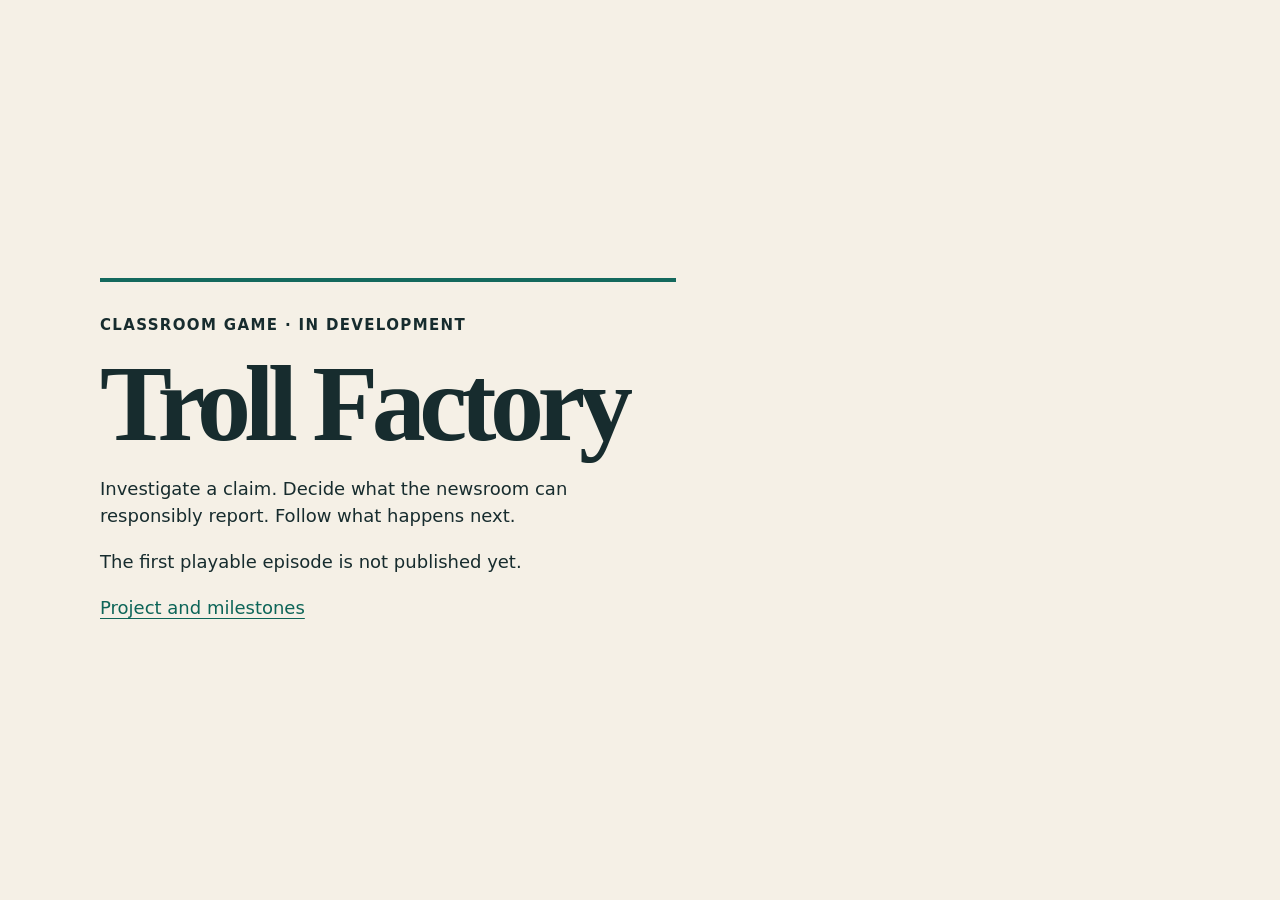
==== index.html @ 19bb186c "Prepare the classroom Pages publishing branch" ====
<!doctype html>
<html lang="en">
<head>
<meta charset="utf-8">
<meta name="viewport" content="width=device-width, initial-scale=1">
<title>Troll Factory | Classroom pilot</title>
<style>
:root{color-scheme:light dark;font:18px/1.55 system-ui,sans-serif;background:#f5f0e6;color:#172c2e}
body{margin:0;min-height:100vh;display:grid;align-content:center;padding:clamp(24px,8vw,100px);box-sizing:border-box}
main{max-width:32rem;border-block-start:4px solid #14695d;padding-block-start:28px}
h1{margin:.12em 0;font:700 clamp(3rem,12vw,6rem)/.98 Georgia,serif;letter-spacing:-.06em}
p{max-width:28rem}a{color:#0d6558;text-underline-offset:.2em}
small{letter-spacing:.09em;text-transform:uppercase;font-weight:700}
@media(prefers-color-scheme:dark){:root{background:#162324;color:#f6ecda}a{color:#9de0cc}}
</style>
</head>
<body><main><small>Classroom game · In development</small>
<h1>Troll Factory</h1>
<p>Investigate a claim. Decide what the newsroom can responsibly report. Follow what happens next.</p>
<p>The first playable episode is not published yet.</p>
<a href="https://github.com/RktRobinhood/troll-factory">Project and milestones</a>
</main></body></html>
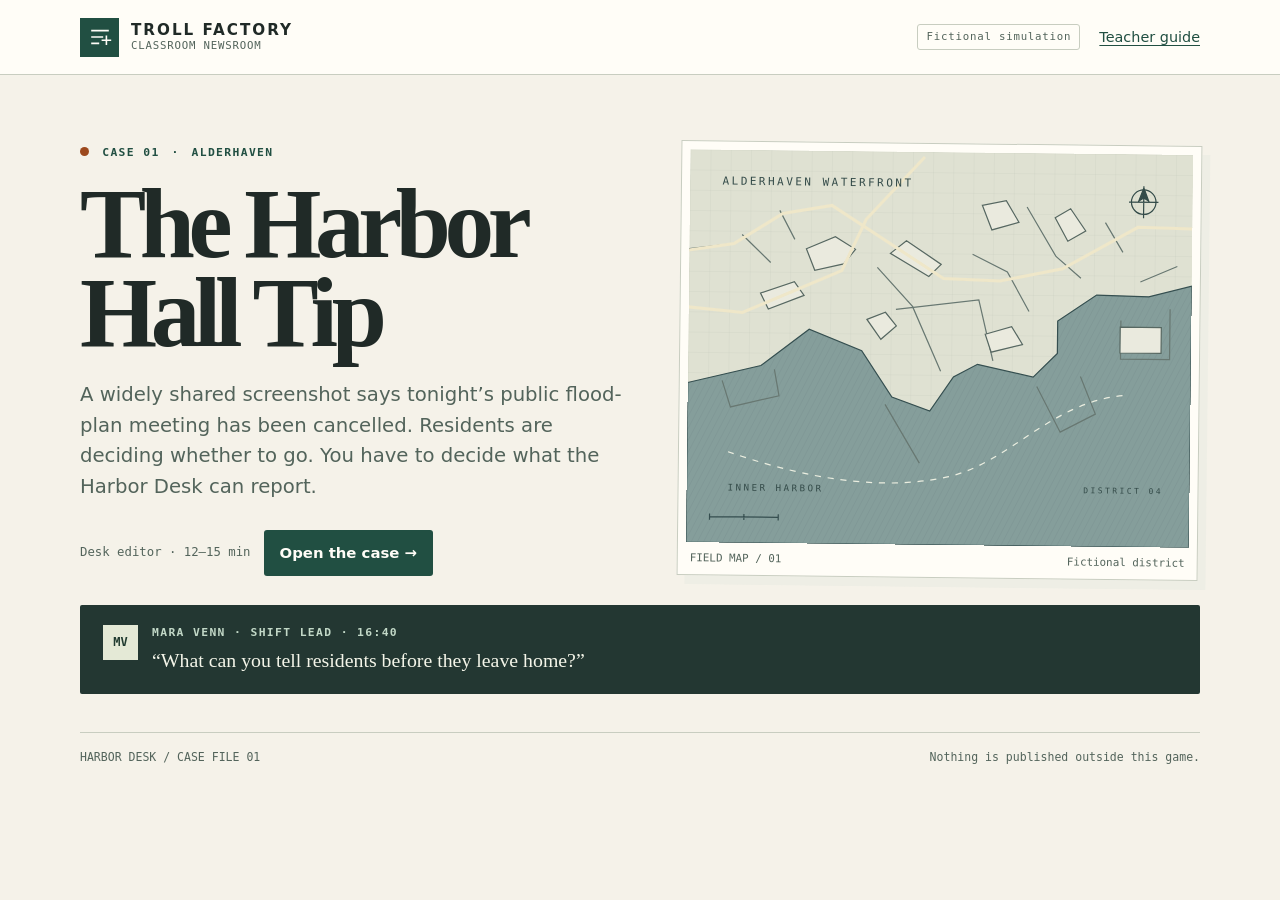
==== commit 56791db2: "Publish the tested Harbor Hall classroom pilot Exact static source in main e2b2c2e38de7791fe0450f091" ====
--- a/index.html
+++ b/index.html
@@ -1,22 +1,9 @@
 <!doctype html>
 <html lang="en">
-<head>
-<meta charset="utf-8">
-<meta name="viewport" content="width=device-width, initial-scale=1">
-<title>Troll Factory | Classroom pilot</title>
-<style>
-:root{color-scheme:light dark;font:18px/1.55 system-ui,sans-serif;background:#f5f0e6;color:#172c2e}
-body{margin:0;min-height:100vh;display:grid;align-content:center;padding:clamp(24px,8vw,100px);box-sizing:border-box}
-main{max-width:32rem;border-block-start:4px solid #14695d;padding-block-start:28px}
-h1{margin:.12em 0;font:700 clamp(3rem,12vw,6rem)/.98 Georgia,serif;letter-spacing:-.06em}
-p{max-width:28rem}a{color:#0d6558;text-underline-offset:.2em}
-small{letter-spacing:.09em;text-transform:uppercase;font-weight:700}
-@media(prefers-color-scheme:dark){:root{background:#162324;color:#f6ecda}a{color:#9de0cc}}
-</style>
-</head>
-<body><main><small>Classroom game · In development</small>
-<h1>Troll Factory</h1>
-<p>Investigate a claim. Decide what the newsroom can responsibly report. Follow what happens next.</p>
-<p>The first playable episode is not published yet.</p>
-<a href="https://github.com/RktRobinhood/troll-factory">Project and milestones</a>
-</main></body></html>
+<head><meta charset="utf-8"><meta name="viewport" content="width=device-width, initial-scale=1"><meta name="color-scheme" content="light dark"><meta name="referrer" content="no-referrer"><title>Troll Factory | The Harbor Hall Tip</title><link rel="stylesheet" href="assets/newsroom.css"><script defer src="episodes/harbor-hall.js"></script><script defer src="assets/engine.js"></script><script defer src="assets/desk.js"></script></head>
+<body><a class="skip" href="#desk">Skip to case</a><header class="mast"><div class="shell mast-inner"><div class="wordmark"><span class="mark" aria-hidden="true"><svg viewBox="0 0 30 30" fill="none"><path d="M5 7h20M5 15h13M5 23h8M23 14v10m-5-5h10" stroke="currentColor" stroke-width="2" stroke-linecap="square"/></svg></span><div><strong>TROLL FACTORY</strong><span>CLASSROOM NEWSROOM</span></div></div><div class="mast-end"><span class="sim-pill">Fictional simulation</span><a class="teacher-link" href="teacher.html">Teacher guide</a></div></div></header>
+<div class="shell workflow" id="workflow" hidden><ol aria-label="Case progress" id="progress"></ol><button id="restart" class="ghost" type="button">Restart</button></div>
+<main class="shell" id="desk" tabindex="-1"><noscript><p>Enable JavaScript in your browser to play this offline case.</p></noscript></main>
+<footer class="shell footer"><span>HARBOR DESK <span aria-hidden="true">/</span> CASE FILE 01</span><span>Nothing is published outside this game.</span></footer>
+<dialog id="confirm"><form method="dialog"><h2>Restart this case?</h2><p>Your current desk work will be cleared.</p><div class="actions"><button class="secondary" value="cancel">Keep playing</button><button class="primary" value="restart">Restart case</button></div></form></dialog>
+</body></html>
--- a/assets/newsroom.css
+++ b/assets/newsroom.css
@@ -0,0 +1,22 @@
+:root{color-scheme:light;--bg:#f5f2e9;--paper:#fffdf7;--ink:#202a27;--muted:#53645b;--line:#c8cdc0;--soft:#eeeee5;--green:#214f42;--lift:#dce9dd;--dark:#233732;--on-dark:#f4f5e9;--amber:#9c491d;--focus:#9a420e;--headline:Georgia,'Times New Roman',serif;--sans:system-ui,-apple-system,'Segoe UI',sans-serif;--mono:ui-monospace,'Cascadia Code',Consolas,monospace}
+@media(prefers-color-scheme:dark){:root{color-scheme:dark;--bg:#172321;--paper:#202f2b;--ink:#f2f1e7;--muted:#b9c9bd;--line:#53665c;--soft:#253631;--green:#b8dfc4;--lift:#354c41;--dark:#273c34;--on-dark:#f3f4e9;--amber:#ffb481;--focus:#ffc493}}
+*,*::before,*::after{box-sizing:border-box}html{scroll-padding-top:12px}body{margin:0;background:var(--bg);color:var(--ink);font:400 16px/1.56 var(--sans)}
+[hidden]{display:none!important}.shell{width:min(1120px,calc(100% - 72px));margin-inline:auto}a{color:var(--green);text-underline-offset:.21em}button,select{font:inherit}button{cursor:pointer}button[disabled]{cursor:not-allowed;opacity:.57}
+:focus-visible{outline:3px solid var(--focus);outline-offset:3px}h1:focus,h2:focus,[tabindex="-1"]:not(.skip):focus{outline:0}h1,h2,h3,p,li,blockquote{overflow-wrap:break-word}h1,h2,h3{margin:0}p{margin:.6em 0 0}h2{font:700 clamp(1.45rem,2.6vw,2rem)/1.2 var(--headline)}h3{font:700 1.16rem/1.27 var(--headline)}.sr,.skip:not(:focus){position:absolute;width:1px;height:1px;overflow:hidden;clip-path:inset(50%)}.skip:focus{position:absolute;z-index:5;top:8px;left:8px;background:var(--paper);padding:12px}
+.mast{border-bottom:1px solid var(--line);background:var(--paper)}.mast-inner{min-height:74px;display:flex;align-items:center;justify-content:space-between;gap:14px}.wordmark,.mast-end{display:flex;align-items:center;gap:12px}.wordmark strong,.wordmark span:not(.mark){display:block}.wordmark strong{font-size:.95rem;letter-spacing:.13em;white-space:nowrap;line-height:1.2}.wordmark div span,.sim-pill{font:500 .67rem/1.34 var(--mono);letter-spacing:.074em;color:var(--muted)}.mark{width:39px;height:39px;background:var(--green);color:var(--paper);display:grid;place-items:center;flex:none}.mark svg{width:24px}.mast-end{gap:19px}.sim-pill{padding:5px 8px;border:1px solid var(--line);border-radius:3px}.teacher-link{font-size:.9rem;white-space:nowrap;display:inline-flex;align-items:center;min-height:44px}
+#desk{min-height:55vh}.hero{display:grid;grid-template-columns:1.05fr 1fr;margin-block:68px 27px;gap:52px;align-items:center}.hero h1{font:700 clamp(3.75rem,7.75vw,7.1rem)/.9 var(--headline);letter-spacing:-.065em;margin:.18em 0 .23em}.kicker{margin:0;color:var(--green);font:700 .71rem/1.4 var(--mono);letter-spacing:.12em;text-transform:uppercase}.kicker i{display:inline-block;width:9px;height:9px;border-radius:50%;background:var(--amber);margin-right:5px}.kicker span{margin-inline:.32em}.lede{font-size:clamp(1.07rem,2vw,1.23rem);line-height:1.56;max-width:53ch;color:var(--muted);margin:.75rem 0 0}.hero .actions{margin-top:27px}.seat{color:var(--muted);font:.77rem/1.4 var(--mono)}.map{margin:0;border:1px solid var(--line);padding:8px;background:var(--paper);transform:rotate(.65deg);box-shadow:8px 9px 0 var(--soft)}.map img{width:100%;height:auto;display:block}.map figcaption{display:flex;flex-wrap:wrap;justify-content:space-between;gap:2px 10px;padding:8px 4px 1px;color:var(--muted);font:.68rem/1.4 var(--mono)}
+.wire{background:var(--dark);color:var(--on-dark);padding:20px 23px;display:flex;align-items:flex-start;gap:14px;border-radius:2px}.wire .kicker{color:#c2d8c7}.wire q{display:block;font:400 clamp(1rem,2.3vw,1.24rem)/1.45 var(--headline);margin-top:5px}.call-sign{display:grid;place-items:center;background:#e4e9d6;color:#203b30;width:35px;height:35px;flex:none;font:700 .75rem/1 var(--mono)}.brief-wire{margin-bottom:38px}
+.workflow{display:flex;justify-content:space-between;align-items:center;gap:8px;margin-top:20px;padding-block:3px 12px;border-bottom:1px solid var(--line)}.workflow ol{list-style:none;display:flex;align-items:center;gap:clamp(9px,3vw,34px);margin:0;padding:0;color:var(--muted);font-size:.82rem}.workflow li{display:flex;align-items:center;gap:6px;white-space:nowrap}.workflow li span{font:700 .73rem/1 var(--mono);width:23px;height:23px;border:1px solid var(--line);display:grid;place-items:center;border-radius:50%}.workflow [aria-current]{font-weight:730;color:var(--ink)}.workflow [aria-current] span{background:var(--green);color:var(--paper);border-color:var(--green)}.workflow .complete span{background:var(--lift)}
+.page-title{margin-block:29px 23px}.page-title h1{font:700 clamp(2.35rem,5.7vw,5rem)/1 var(--headline);letter-spacing:-.055em;margin:.14em 0}.page-title .lede{max-width:66ch}
+.actions{display:flex;align-items:center;flex-wrap:wrap;gap:10px 13px;margin-top:15px}.primary,.secondary,.ghost,.link-button{display:inline-flex;align-items:center;justify-content:center;min-height:46px;text-align:center;padding:9px 15px;border:1px solid transparent;border-radius:3px;font-weight:690;font-size:.93rem;text-decoration:none;line-height:1.22}.primary{background:var(--green);color:var(--paper)}.primary:not([disabled]):hover{outline:2px solid var(--green);outline-offset:2px}.secondary{border-color:var(--line);background:var(--paper);color:var(--ink)}.secondary:not([disabled]):hover,.ghost:not([disabled]):hover{background:var(--lift)}.ghost{background:transparent;color:var(--green)}.footer{border-top:1px solid var(--line);margin-top:35px;padding-block:16px 24px;display:flex;flex-wrap:wrap;justify-content:space-between;gap:5px 15px;font:.72rem/1.4 var(--mono);color:var(--muted)}
+.evidence-grid{display:grid;grid-template-columns:minmax(250px,.75fr) minmax(0,1.35fr);gap:17px}.sources,.reader,.compare,.judge,.record,.followup{border:1px solid var(--line);background:var(--paper);padding:19px 22px}.sources ul{margin:10px 0 0;padding:0;list-style:none}.sources li+li{border-top:1px solid var(--line)}.panel-heading{display:flex;align-items:flex-start;justify-content:space-between;gap:9px}.panel-heading h2{margin-top:3px}.count{color:var(--muted);font:.7rem/1.4 var(--mono);white-space:nowrap;padding-top:3px}.source-button{width:100%;min-height:58px;border:0;border-inline-start:3px solid transparent;background:transparent;color:var(--ink);padding:7px 5px 7px 7px;display:grid;grid-template-columns:30px minmax(0,1fr) auto;align-items:center;gap:9px;text-align:left}.source-button:hover,.source-button.selected{background:var(--soft);border-inline-start-color:var(--green)}.source-button strong,.source-button small{display:block}.source-button strong{font-size:.94rem}.source-button small{font-size:.75rem;color:var(--muted)}.source-glyph{display:grid;place-items:center;width:28px;height:28px;background:var(--lift);color:var(--green);font:750 1.1rem var(--mono)}.source-state{color:var(--green);font:650 .67rem/1.2 var(--mono)}.reader h2{margin:.22em 0}.reader .byline{font:.75rem/1.5 var(--mono);color:var(--muted);margin-top:4px}.reader blockquote{font:700 clamp(1.18rem,2.3vw,1.53rem)/1.4 var(--headline);border-inline-start:3px solid var(--amber);padding-inline-start:13px;margin:13px 0}.reader.no-source{display:flex;flex-direction:column;justify-content:center;min-height:185px;background:var(--soft)}.origin,.feedback,.keep{padding:11px 14px;background:var(--lift);border-inline-start:3px solid var(--green);margin-top:11px}.origin{font-size:.92rem}
+.compare,.judge,.followup{margin-top:17px}.pair,.repairs{display:grid;grid-template-columns:1fr 1fr;gap:10px;margin-top:14px}.pair article,.empty,.repairs article{border:1px solid var(--line);background:var(--soft);padding:13px 14px}.pair h3{margin-top:3px}.pair p:not(.kicker){margin-top:4px}.pair small{display:block;color:var(--muted);padding-top:7px}.empty{min-height:57px;display:grid;place-items:center;color:var(--muted);font-size:.88rem;border-style:dashed}.compare-controls{display:flex;align-items:center;flex-wrap:wrap;gap:8px 14px;margin-top:14px}.compare-controls label{font-weight:620}
+select{min-height:44px;min-width:0;color:var(--ink);border:1px solid var(--line);border-radius:3px;background:var(--paper);font-size:.96rem;padding:6px 10px}.judgement{display:grid;grid-template-columns:minmax(0,1fr) 171px;gap:10px;align-items:center;padding:10px 0;border-top:1px solid var(--line)}.judge p+.judgement,.transfer-sources+.judgement{margin-top:12px}.judge>.actions{justify-content:flex-end}
+.choices{border:0;margin:0;padding:0;display:grid;gap:9px}.choice{display:grid;grid-template-columns:20px 1fr;gap:11px;background:var(--paper);border:1px solid var(--line);padding:14px 17px;cursor:pointer}.choice:hover,.choice:has(:checked){border-color:var(--green);background:var(--lift)}.choice input{accent-color:var(--green);margin:.34em 0 0}.choice strong,.choice span span,.choice-copy{display:block}.choice strong{font-family:var(--headline);font-size:1.3rem;line-height:1.2}.choice span span{color:var(--muted);font-size:.95rem;margin-top:3px}.choice-copy{color:var(--ink);margin-top:6px}.decision-actions{justify-content:space-between}.outcome-grid{display:grid;grid-template-columns:1fr .85fr;gap:14px}.record h2,.followup h2,.judge h2{margin-top:.2em}.record ul{margin:.45em 0 0;padding-left:1.3em}.impact{align-self:start}.muted{color:var(--muted)}.repairs article{display:flex;flex-direction:column;align-items:start;gap:3px}.repairs article button{margin-top:auto}.repairs .muted{margin-bottom:10px;font-size:.93rem}
+.results,.transfer-sources{margin:12px 0 0;padding:0;list-style:none}.results li{display:grid;grid-template-columns:73px 1fr;align-items:start;gap:10px;padding:9px 0;border-top:1px solid var(--line)}.results p{margin:.2em 0 0}.result-tag{background:var(--lift);color:var(--green);padding:4px 5px;border-radius:2px;text-align:center;font:700 .69rem/1.3 var(--mono)}.result-tag.retry{background:var(--soft);color:var(--amber)}.transfer-sources li+li{border-top:1px solid var(--line)}.transfer-sources li{padding:8px 0}.transfer-sources p{margin:3px 0 0}.keep{margin-top:14px}dialog{width:min(400px,calc(100% - 32px));border:1px solid var(--line);background:var(--paper);color:var(--ink);padding:23px}dialog::backdrop{background:#111d1bc5}.static-doc{max-width:860px}.static-doc main{padding-block:33px}.static-doc section{border-top:1px solid var(--line);margin-block:19px;padding-top:15px}.static-doc li+li{margin-top:5px}
+@media(max-width:830px){.shell{width:calc(100% - 44px)}.hero{gap:24px;margin-top:40px}.hero h1{font-size:clamp(3.3rem,9vw,6.8rem)}.map{transform:none}.evidence-grid{grid-template-columns:minmax(228px,.85fr) 1.15fr}.sources,.reader,.compare,.judge,.record,.followup{padding:14px 16px}}
+@media(max-width:680px){.shell{width:calc(100% - 30px)}.hero,.evidence-grid,.outcome-grid{grid-template-columns:1fr;gap:12px}.hero{margin:32px 0 15px}.hero-copy{max-width:520px}.hero h1{font-size:clamp(3.2rem,12vw,4.8rem);line-height:.94}.hero .actions{margin-top:17px}.map{box-shadow:4px 4px 0 var(--soft)}.map img{aspect-ratio:2.44;object-fit:cover;object-position:50% 57%}.mast-inner{min-height:62px}.sim-pill{display:none}.mast-end{gap:0}.wordmark{gap:8px}.mark{width:34px;height:34px}.teacher-link{font-size:.79rem}.wire{padding:13px 14px}.workflow{margin-top:8px}.workflow li{gap:4px}.workflow li span{width:19px;height:19px;font-size:.66rem}.workflow ol{font-size:.69rem;gap:8px}.workflow .ghost{padding-inline:6px;font-size:.77rem}.page-title{margin-top:21px}.page-title h1{font-size:clamp(2.35rem,10vw,4.1rem)}.source-button{min-height:49px}.reader.no-source{min-height:auto}.footer{margin-top:26px}}
+@media(max-width:420px){.mast-inner{width:calc(100% - 24px)}.wordmark strong{font-size:.8rem}.wordmark div span{font-size:.56rem}.shell{width:calc(100% - 24px)}.workflow ol{gap:5px}.workflow li span{display:none}.workflow [aria-current]{text-decoration:underline;text-underline-offset:4px}.pair,.repairs{grid-template-columns:1fr}.judgement{grid-template-columns:1fr;gap:5px}.judgement select{width:100%}.pair article{padding:9px 11px}.pair .empty{min-height:39px}.choice{padding:11px}.seat{font-size:.7rem}.hero h1{font-size:clamp(3rem,11.5vw,4.6rem)}}
+@media print{body{background:#fff;color:#000}.mast,.footer,.no-print{display:none!important}.shell{width:100%;max-width:none}.static-doc main{padding:0}.static-doc section{break-inside:avoid}}
+.back-to-sources{display:none;min-height:44px;align-items:center;font-size:.87rem}@media(max-width:680px){.back-to-sources{display:inline-flex}}
+.coverage-tip{padding:11px 14px;margin:14px 0;background:var(--soft);border-inline-start:3px solid var(--green)}.coverage-tip p{margin:0}.coverage-tip .actions{margin-top:7px}.coverage-tip strong{color:var(--green)}
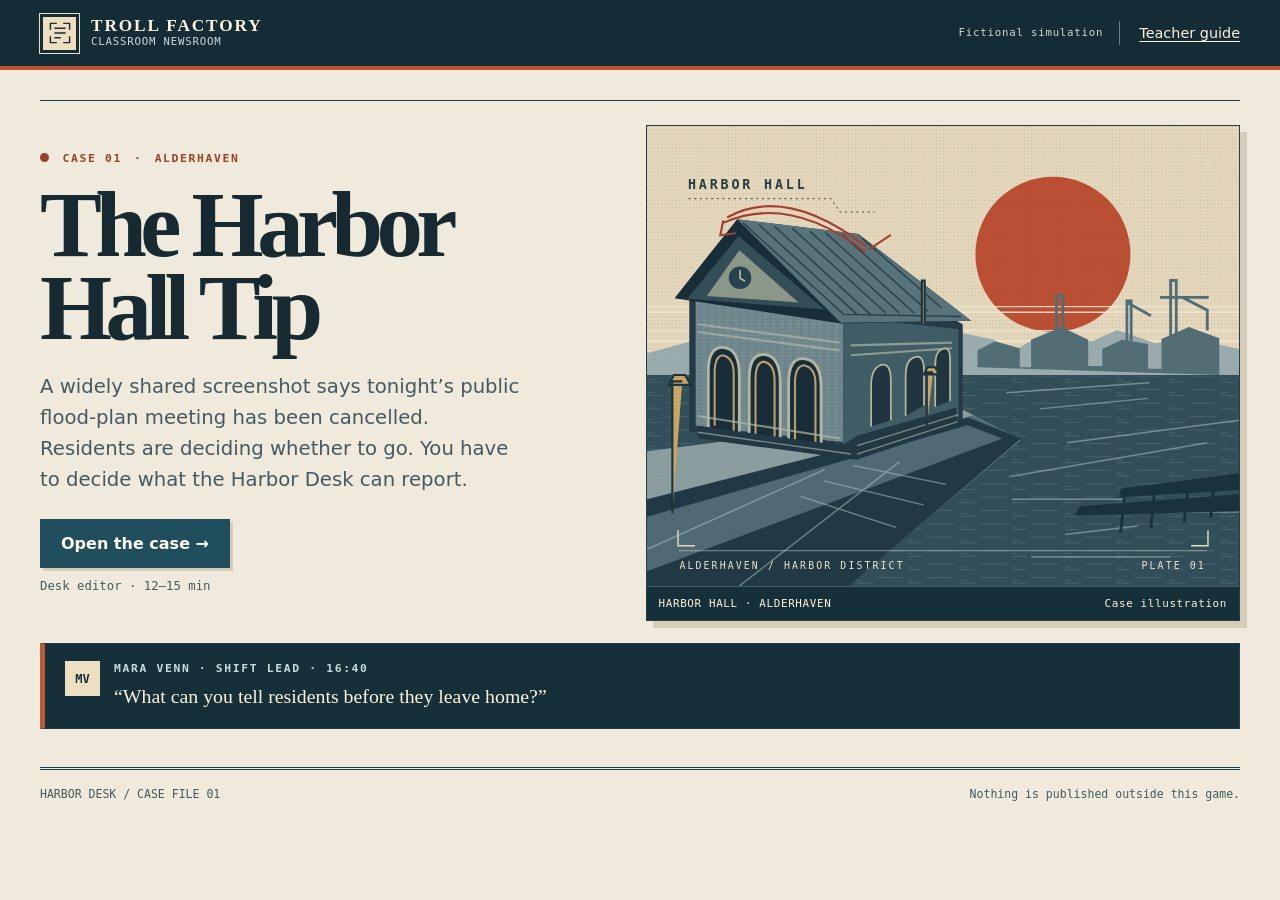
==== commit ca01198c: "Publish the Harbor Desk visual redesign" ====
--- a/index.html
+++ b/index.html
@@ -1,7 +1,7 @@
 <!doctype html>
 <html lang="en">
 <head><meta charset="utf-8"><meta name="viewport" content="width=device-width, initial-scale=1"><meta name="color-scheme" content="light dark"><meta name="referrer" content="no-referrer"><title>Troll Factory | The Harbor Hall Tip</title><link rel="stylesheet" href="assets/newsroom.css"><script defer src="episodes/harbor-hall.js"></script><script defer src="assets/engine.js"></script><script defer src="assets/desk.js"></script></head>
-<body><a class="skip" href="#desk">Skip to case</a><header class="mast"><div class="shell mast-inner"><div class="wordmark"><span class="mark" aria-hidden="true"><svg viewBox="0 0 30 30" fill="none"><path d="M5 7h20M5 15h13M5 23h8M23 14v10m-5-5h10" stroke="currentColor" stroke-width="2" stroke-linecap="square"/></svg></span><div><strong>TROLL FACTORY</strong><span>CLASSROOM NEWSROOM</span></div></div><div class="mast-end"><span class="sim-pill">Fictional simulation</span><a class="teacher-link" href="teacher.html">Teacher guide</a></div></div></header>
+<body><a class="skip" href="#desk">Skip to case</a><header class="mast"><div class="shell mast-inner"><div class="wordmark"><span class="mark" aria-hidden="true"><svg viewBox="0 0 30 30" fill="none"><path d="M3 11V3h8m8 0h8v8m0 8v8h-8m-8 0H3v-8M8 9h14M8 15h14M8 21h8" stroke="currentColor" stroke-width="1.8"/></svg></span><div><strong>TROLL FACTORY</strong><span>CLASSROOM NEWSROOM</span></div></div><div class="mast-end"><span class="sim-pill">Fictional simulation</span><a class="teacher-link" href="teacher.html">Teacher guide</a></div></div></header>
 <div class="shell workflow" id="workflow" hidden><ol aria-label="Case progress" id="progress"></ol><button id="restart" class="ghost" type="button">Restart</button></div>
 <main class="shell" id="desk" tabindex="-1"><noscript><p>Enable JavaScript in your browser to play this offline case.</p></noscript></main>
 <footer class="shell footer"><span>HARBOR DESK <span aria-hidden="true">/</span> CASE FILE 01</span><span>Nothing is published outside this game.</span></footer>
--- a/assets/newsroom.css
+++ b/assets/newsroom.css
@@ -1,5 +1,5 @@
-:root{color-scheme:light;--bg:#f5f2e9;--paper:#fffdf7;--ink:#202a27;--muted:#53645b;--line:#c8cdc0;--soft:#eeeee5;--green:#214f42;--lift:#dce9dd;--dark:#233732;--on-dark:#f4f5e9;--amber:#9c491d;--focus:#9a420e;--headline:Georgia,'Times New Roman',serif;--sans:system-ui,-apple-system,'Segoe UI',sans-serif;--mono:ui-monospace,'Cascadia Code',Consolas,monospace}
-@media(prefers-color-scheme:dark){:root{color-scheme:dark;--bg:#172321;--paper:#202f2b;--ink:#f2f1e7;--muted:#b9c9bd;--line:#53665c;--soft:#253631;--green:#b8dfc4;--lift:#354c41;--dark:#273c34;--on-dark:#f3f4e9;--amber:#ffb481;--focus:#ffc493}}
+:root{color-scheme:light;--headline:Georgia,"Times New Roman",serif;--sans:system-ui,-apple-system,"Segoe UI",sans-serif;--mono:ui-monospace,"Cascadia Code",Consolas,monospace}
+@media(prefers-color-scheme:dark){:root{color-scheme:dark}}
 *,*::before,*::after{box-sizing:border-box}html{scroll-padding-top:12px}body{margin:0;background:var(--bg);color:var(--ink);font:400 16px/1.56 var(--sans)}
 [hidden]{display:none!important}.shell{width:min(1120px,calc(100% - 72px));margin-inline:auto}a{color:var(--green);text-underline-offset:.21em}button,select{font:inherit}button{cursor:pointer}button[disabled]{cursor:not-allowed;opacity:.57}
 :focus-visible{outline:3px solid var(--focus);outline-offset:3px}h1:focus,h2:focus,[tabindex="-1"]:not(.skip):focus{outline:0}h1,h2,h3,p,li,blockquote{overflow-wrap:break-word}h1,h2,h3{margin:0}p{margin:.6em 0 0}h2{font:700 clamp(1.45rem,2.6vw,2rem)/1.2 var(--headline)}h3{font:700 1.16rem/1.27 var(--headline)}.sr,.skip:not(:focus){position:absolute;width:1px;height:1px;overflow:hidden;clip-path:inset(50%)}.skip:focus{position:absolute;z-index:5;top:8px;left:8px;background:var(--paper);padding:12px}
@@ -20,3 +20,135 @@
 @media print{body{background:#fff;color:#000}.mast,.footer,.no-print{display:none!important}.shell{width:100%;max-width:none}.static-doc main{padding:0}.static-doc section{break-inside:avoid}}
 .back-to-sources{display:none;min-height:44px;align-items:center;font-size:.87rem}@media(max-width:680px){.back-to-sources{display:inline-flex}}
 .coverage-tip{padding:11px 14px;margin:14px 0;background:var(--soft);border-inline-start:3px solid var(--green)}.coverage-tip p{margin:0}.coverage-tip .actions{margin-top:7px}.coverage-tip strong{color:var(--green)}
+
+.pair .pair-trace{margin-top:8px}.pair .pair-origin{margin-top:9px;padding:8px 10px;font-size:.82rem}
+
+/* Harbor Desk art direction. The illustration sets the palette; the evidence
+   keeps the same visual weight regardless of where it came from. */
+:root {
+  --bg:#f0eadc; --paper:#fffaf0; --ink:#172a32; --muted:#455962;
+  --line:#a2a5a0; --soft:#e7e3d7; --green:#204e5d; --lift:#d9e8e7;
+  --dark:#16303a; --on-dark:#fff2db; --amber:#984227; --focus:#a13624;
+  --rule:#233e47; --print-edge:#d5ccba; --grid:rgba(55,74,78,.09);
+}
+@media (prefers-color-scheme:dark) {
+  :root {
+    --bg:#13252d; --paper:#1c323b; --ink:#f3ead7; --muted:#bfced0;
+    --line:#627982; --soft:#233a43; --green:#b8e3e7; --lift:#274853;
+    --dark:#0d1c23; --on-dark:#fcf0d9; --amber:#ffaf92; --focus:#ffae8b;
+    --rule:#88aeb5; --print-edge:#0c1c24; --grid:rgba(185,210,211,.08);
+  }
+}
+.shell { width:min(1200px,calc(100% - 72px)); }
+.mast { color:#fff2db;background:#142c36;border-bottom:4px solid #b95436; }
+.mast-inner { min-height:66px; }
+.mark { background:#efdfc1;color:#162e38;box-shadow:inset 0 0 0 3px #142c36,0 0 0 1px #efdfc1;width:39px;height:39px; }
+.wordmark strong { font:700 1.08rem/1.1 var(--headline);letter-spacing:.11em; }
+.wordmark div span,.mast .sim-pill { color:#d0d9d6; }
+.sim-pill { border:0;border-inline-end:1px solid #688089;border-radius:0;padding-inline:0 16px; }
+.mast a { color:#fff2db; }
+.mast :focus-visible { outline-color:#fbb28c; }
+.kicker { letter-spacing:.145em; }
+.hero { grid-template-columns:minmax(0,1fr) minmax(0,1.09fr);gap:clamp(28px,4.7vw,68px);margin:30px 0 22px;padding-top:24px;border-top:1px solid var(--rule); }
+.hero h1 { font-size:clamp(3.8rem,7.25vw,7.15rem);line-height:.89;letter-spacing:-.071em;margin:.19em 0 .25em; }
+.hero .kicker { color:var(--amber); }
+.hero .lede { max-width:39ch; }
+.hero .actions { margin-top:24px;align-items:flex-start;gap:10px;flex-direction:column-reverse; }
+.hero .seat { color:var(--muted); }
+.hero .primary { font-size:1rem;padding:12px 20px;min-height:49px; }
+.map { padding:0;transform:none;background:var(--dark);border:1px solid var(--rule);color:var(--on-dark);box-shadow:7px 7px 0 var(--print-edge); }
+.map img { aspect-ratio:840/652;width:100%;height:auto;object-fit:cover; }
+.map figcaption { color:inherit;padding:9px 12px;border-top:1px solid #768b8c80;letter-spacing:.06em; }
+.wire { border:1px solid var(--rule);border-inline-start:5px solid #bb5b3c;border-radius:0;padding:17px 20px; }
+.wire .kicker { color:#c6ddde; }
+.call-sign { background:#ede0c2;color:#172d36; }
+.footer { margin-top:24px;border-top:3px double var(--rule); }
+.workflow { margin-top:11px;padding:0 0 9px;border-bottom:3px double var(--rule); }
+.workflow ol { gap:clamp(9px,3vw,43px); }
+.workflow li span { border-radius:0; }
+.page-title { margin:22px 0 19px; }
+.page-title h1 { font-size:clamp(2.9rem,5.8vw,5.15rem);line-height:.97;margin:.08em 0 .12em; }
+.page-title .lede { margin-top:.5rem; }
+.primary,.secondary,.ghost,.link-button,select { border-radius:0; }
+.primary { box-shadow:3px 3px 0 var(--print-edge); }
+.primary:not([disabled]):hover { box-shadow:3px 3px 0 var(--amber); }
+.secondary { border-color:var(--rule); }
+.secondary[aria-pressed="true"] { background:var(--lift);border-color:var(--green); }
+.evidence-grid { grid-template-columns:minmax(285px,.77fr) minmax(0,1.55fr);gap:clamp(12px,2vw,26px);align-items:start; }
+.sources,.reader,.compare,.judge,.record,.followup { border-top:3px solid var(--rule);box-shadow:3px 3px 0 var(--print-edge); }
+.sources { background:var(--soft);padding:17px; }
+.sources .panel-heading { align-items:center; }
+.sources ul { border-top:1px solid var(--line); }
+.source-button { min-height:64px;padding:8px 5px;gap:10px; }
+.source-button.selected,.source-button:hover { background:var(--paper); }
+.source-glyph { background:transparent;color:var(--muted);border:1px solid var(--line);font:.73rem/1 var(--mono); }
+.source-button.selected .source-glyph { background:var(--green);color:var(--paper);border-color:var(--green); }
+.source-button strong { font-size:.92rem; }
+.source-button small { font-size:.77rem; }
+.source-state { font-size:.67rem;white-space:nowrap; }
+.count { border:1px solid var(--line);padding:3px 6px; }
+.reader { padding:clamp(15px,2vw,27px); }
+.reader .kicker { color:var(--amber); }
+.reader.no-source { min-height:308px;background-image:repeating-linear-gradient(0deg,var(--grid) 0 1px,transparent 1px 24px),repeating-linear-gradient(90deg,var(--grid) 0 1px,transparent 1px 24px); }
+.reader.no-source p:not(.kicker) { max-width:42ch; }
+.evidence-document { margin:15px 0 12px;background:var(--soft);border:1px solid var(--line);padding:0 15px 15px; }
+.reader .byline { display:flex;align-items:center;gap:8px;min-height:42px;margin:0;border-bottom:1px solid var(--line);padding-block:3px; }
+.byline span { font:700 1.12rem var(--mono);color:var(--green); }
+.reader blockquote { margin:13px 0 0;padding:0;border:0;font-weight:500; }
+.reader[data-source-kind="paper"] .evidence-document { border-top:3px double var(--rule); }
+.reader[data-source-kind="note"] .evidence-document { border-inline-start:3px solid var(--rule); }
+.reader[data-source-kind="door"] .evidence-document { border-top-style:dashed; }
+.reader[data-source-kind="post"] .evidence-document { border-bottom-style:dashed; }
+.source-context { color:var(--muted);font-size:.94rem; }
+.compare,.judge,.followup { margin-top:20px; }
+.pair { gap:13px; }
+.pair article { border-top:2px solid var(--rule); }
+.empty { min-height:85px;background:var(--bg); }
+.choice { border-inline-start:3px solid var(--line);padding:14px 17px; }
+.choice:has(:checked) { border-inline-start:3px solid var(--green); }
+.choice-copy { font-family:var(--headline);font-size:1.1rem; }
+.record { border-top:5px double var(--rule); }
+.result-tag { border:1px solid currentColor;border-radius:0; }
+@media(max-width:850px) {
+  .shell { width:calc(100% - 36px); }
+  .hero { gap:23px;margin-top:22px;padding-top:20px; }
+  .hero h1 { font-size:clamp(3.45rem,8.5vw,5.5rem); }
+  .evidence-grid { grid-template-columns:minmax(243px,.85fr) minmax(0,1.15fr); }
+  .sources { padding:13px; }
+}
+@media(max-width:680px) {
+  .shell { width:calc(100% - 30px); }
+  .mast-inner { min-height:56px; }
+  .hero,.evidence-grid { grid-template-columns:1fr;gap:15px; }
+  .hero { margin:17px 0 14px;padding-top:13px; }
+  .hero h1 { font-size:clamp(3.35rem,14vw,5.5rem);letter-spacing:-.056em; }
+  .hero .actions { flex-direction:row;align-items:center;margin-top:16px;gap:12px; }
+  .hero .lede { font-size:1rem; }
+  .map { box-shadow:4px 4px 0 var(--print-edge); }
+  .map img { aspect-ratio:2.05;object-position:50% 39%; }
+  .map figcaption { padding:6px 8px;font-size:.62rem; }
+  .wire { padding:12px; }
+  .workflow { margin-top:6px; }
+  .workflow ol { gap:9px; }
+  .page-title { margin:15px 0; }
+  .page-title h1 { font-size:clamp(2.6rem,10vw,4.4rem); }
+  .source-button { min-height:52px; }
+  .reader.no-source { min-height:132px; }
+  .mast .mark { width:31px;height:31px; }
+}
+@media(max-width:374px) {
+  .shell { width:calc(100% - 24px); }
+  .wordmark strong { font-size:.85rem; }
+  .hero h1 { font-size:clamp(2.95rem,15vw,3.5rem); }
+  .hero .actions { column-gap:9px; }
+  .hero .primary { padding-inline:12px;font-size:.92rem; }
+  .workflow ol { gap:6px; }
+}
+@media(forced-colors:active) {
+  .mark,.primary,.source-button.selected,.reader,.choice:has(:checked) { border:2px solid ButtonText; }
+}
+@media print {
+  :root { color-scheme:light;--paper:#fff;--ink:#000;--muted:#333;--line:#aaa;--green:#172a32; }
+  .shell { width:100%; }
+  .sources,.reader,.compare,.judge,.record,.followup { box-shadow:none; }
+}
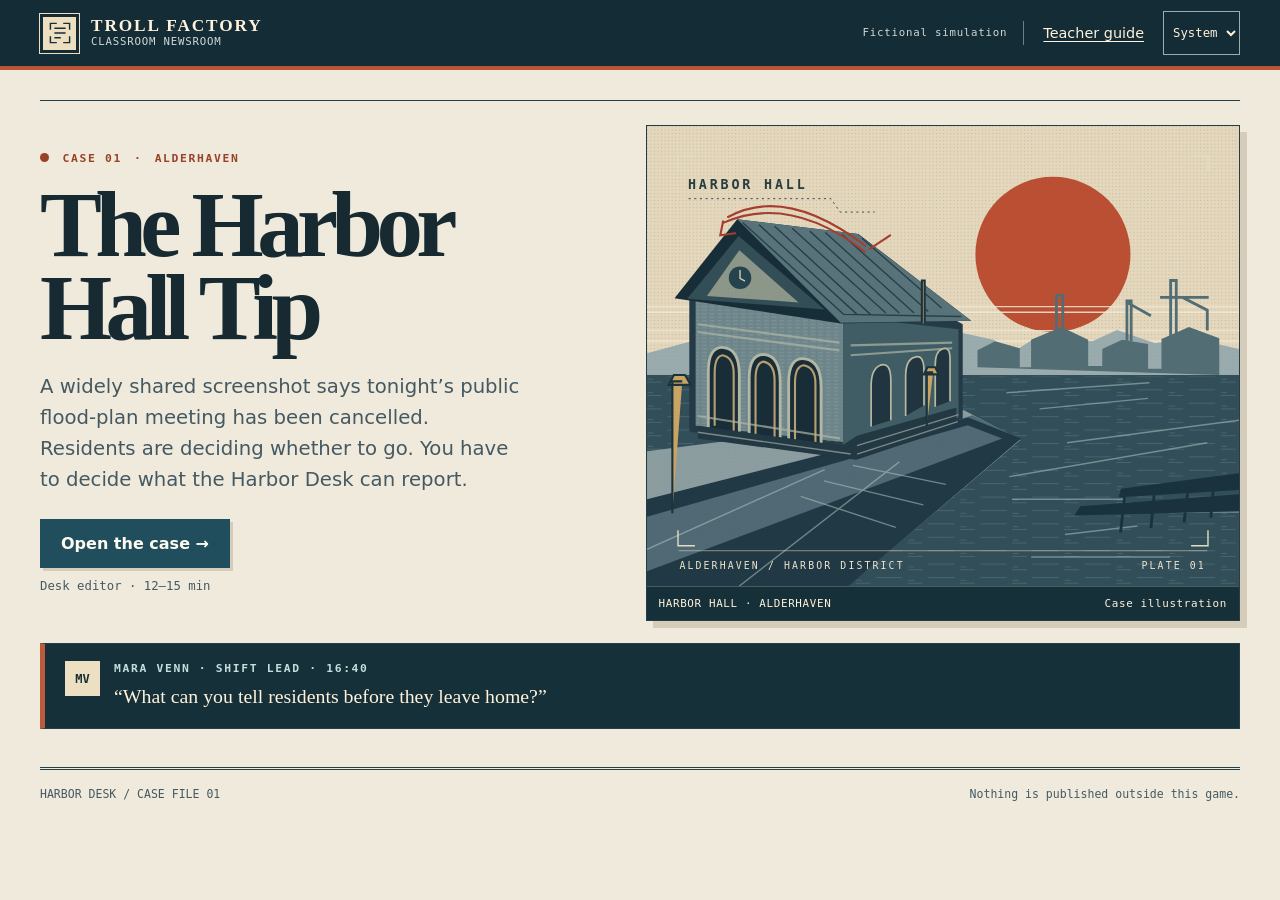
==== commit ede72fc1: "Publish Troll Factory appearance options" ====
--- a/index.html
+++ b/index.html
@@ -1,7 +1,7 @@
 <!doctype html>
 <html lang="en">
-<head><meta charset="utf-8"><meta name="viewport" content="width=device-width, initial-scale=1"><meta name="color-scheme" content="light dark"><meta name="referrer" content="no-referrer"><title>Troll Factory | The Harbor Hall Tip</title><link rel="stylesheet" href="assets/newsroom.css"><script defer src="episodes/harbor-hall.js"></script><script defer src="assets/engine.js"></script><script defer src="assets/desk.js"></script></head>
-<body><a class="skip" href="#desk">Skip to case</a><header class="mast"><div class="shell mast-inner"><div class="wordmark"><span class="mark" aria-hidden="true"><svg viewBox="0 0 30 30" fill="none"><path d="M3 11V3h8m8 0h8v8m0 8v8h-8m-8 0H3v-8M8 9h14M8 15h14M8 21h8" stroke="currentColor" stroke-width="1.8"/></svg></span><div><strong>TROLL FACTORY</strong><span>CLASSROOM NEWSROOM</span></div></div><div class="mast-end"><span class="sim-pill">Fictional simulation</span><a class="teacher-link" href="teacher.html">Teacher guide</a></div></div></header>
+<head><meta charset="utf-8"><meta name="viewport" content="width=device-width, initial-scale=1"><meta name="color-scheme" content="light dark"><meta name="referrer" content="no-referrer"><title>Troll Factory | The Harbor Hall Tip</title><script src="assets/theme.js"></script><link rel="stylesheet" href="assets/newsroom.css"><script defer src="episodes/harbor-hall.js"></script><script defer src="assets/engine.js"></script><script defer src="assets/desk.js"></script></head>
+<body><a class="skip" href="#desk">Skip to case</a><header class="mast"><div class="shell mast-inner"><div class="wordmark"><span class="mark" aria-hidden="true"><svg viewBox="0 0 30 30" fill="none"><path d="M3 11V3h8m8 0h8v8m0 8v8h-8m-8 0H3v-8M8 9h14M8 15h14M8 21h8" stroke="currentColor" stroke-width="1.8"/></svg></span><div><strong>TROLL FACTORY</strong><span>CLASSROOM NEWSROOM</span></div></div><div class="mast-end"><span class="sim-pill">Fictional simulation</span><a class="teacher-link" href="teacher.html">Teacher guide</a><label class="site-theme" data-theme-control hidden><span class="sr">Appearance</span><select id="site-theme"><option value="system">System</option><option value="light">Light</option><option value="dark">Dark</option></select></label></div></div></header>
 <div class="shell workflow" id="workflow" hidden><ol aria-label="Case progress" id="progress"></ol><button id="restart" class="ghost" type="button">Restart</button></div>
 <main class="shell" id="desk" tabindex="-1"><noscript><p>Enable JavaScript in your browser to play this offline case.</p></noscript></main>
 <footer class="shell footer"><span>HARBOR DESK <span aria-hidden="true">/</span> CASE FILE 01</span><span>Nothing is published outside this game.</span></footer>
--- a/assets/newsroom.css
+++ b/assets/newsroom.css
@@ -152,3 +152,38 @@
   .shell { width:100%; }
   .sources,.reader,.compare,.judge,.record,.followup { box-shadow:none; }
 }
+
+/* Native appearance picker. Avoid a separate modal or any saved student state. */
+:root[data-theme="light"] {
+  color-scheme:light;--bg:#f0eadc;--paper:#fffaf0;--ink:#172a32;--muted:#455962;
+  --line:#a2a5a0;--soft:#e7e3d7;--green:#204e5d;--lift:#d9e8e7;
+  --dark:#16303a;--on-dark:#fff2db;--amber:#984227;--focus:#a13624;
+  --rule:#233e47;--print-edge:#d5ccba;--grid:rgba(55,74,78,.09);
+}
+:root[data-theme="dark"] {
+  color-scheme:dark;--bg:#13252d;--paper:#1c323b;--ink:#f3ead7;--muted:#bfced0;
+  --line:#627982;--soft:#233a43;--green:#b8e3e7;--lift:#274853;
+  --dark:#0d1c23;--on-dark:#fcf0d9;--amber:#ffaf92;--focus:#ffae8b;
+  --rule:#88aeb5;--print-edge:#0c1c24;--grid:rgba(185,210,211,.08);
+}
+.site-theme { display:inline-flex; }
+.site-theme select { min-height:44px;padding:4px 5px;font:.77rem/1.1 var(--mono);border-color:var(--line); }
+.mast .site-theme select { color:#fff2db;background:#142c36;border-color:#9badaf;color-scheme:dark; }
+.static-doc > header { display:flex;gap:14px;align-items:center;justify-content:space-between;padding-top:10px; }
+@media(max-width:680px) {
+  .mast-end { gap:7px; }
+  .mast .site-theme select { font-size:.7rem;padding-inline:3px; }
+}
+@media(max-width:420px) {
+  .mast-inner { gap:6px; }
+  .mast .wordmark { gap:5px; }
+  .mast .wordmark strong { font-size:.83rem;letter-spacing:.065em; }
+  .mast .wordmark div span { font-size:.54rem; }
+  .mast .teacher-link { font-size:.72rem; }
+}
+@media(max-width:374px) {
+  .mast .wordmark strong { font-size:.75rem; }
+}
+@media print {
+  :root[data-theme] { color-scheme:light;--paper:#fff;--ink:#000;--muted:#333;--line:#aaa;--green:#172a32; }
+}
